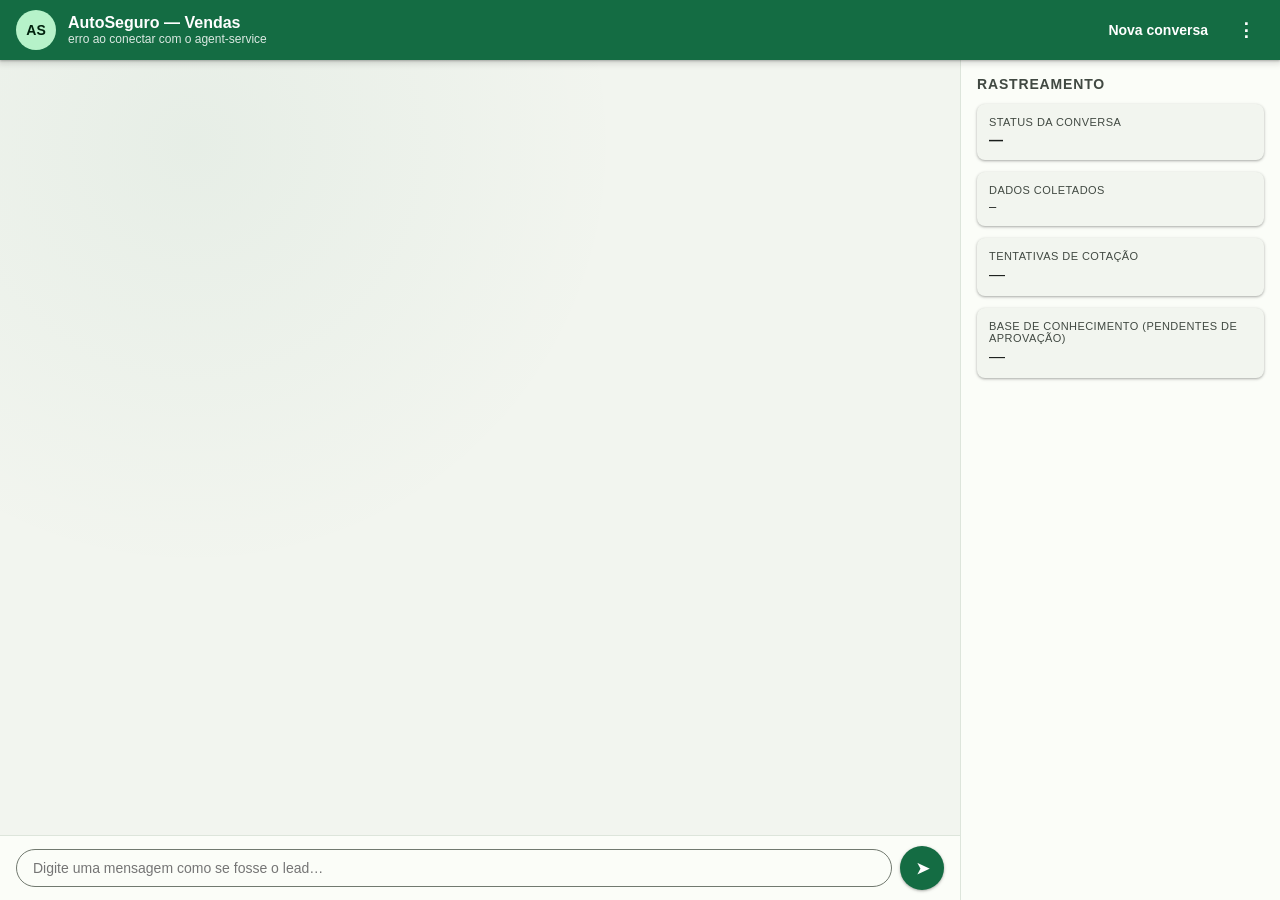
==== web-ui/index.html @ 64945066 "Implement agent-service backend and WhatsApp-style chat UI agent-service (FastAPI): hybrid architect" ====
<!DOCTYPE html>
<html lang="pt-BR">
<head>
<meta charset="UTF-8" />
<meta name="viewport" content="width=device-width, initial-scale=1.0" />
<title>AutoSeguro — Simulador de Atendimento</title>
<link rel="stylesheet" href="styles.css" />
</head>
<body>
  <div class="app-shell">
    <header class="topbar">
      <div class="topbar__title">
        <span class="topbar__avatar">AS</span>
        <div>
          <div class="topbar__name">AutoSeguro — Vendas</div>
          <div class="topbar__status" id="status-chip">iniciando…</div>
        </div>
      </div>
      <div class="topbar__actions">
        <button class="btn btn--text" id="btn-nova-conversa" title="Iniciar nova conversa">Nova conversa</button>
        <button class="btn btn--icon" id="btn-toggle-debug" title="Mostrar/ocultar rastreamento">⋮</button>
      </div>
    </header>

    <main class="content">
      <section class="chat">
        <div class="chat__messages" id="messages"></div>

        <div class="chat__composer">
          <input
            id="input-mensagem"
            class="composer__input"
            type="text"
            placeholder="Digite uma mensagem como se fosse o lead…"
            autocomplete="off"
          />
          <button class="btn btn--fab" id="btn-enviar" title="Enviar">➤</button>
        </div>
      </section>

      <aside class="debug-panel" id="debug-panel">
        <h2 class="debug-panel__title">Rastreamento</h2>

        <div class="card">
          <div class="card__label">Status da conversa</div>
          <div class="card__value" id="debug-status">—</div>
        </div>

        <div class="card">
          <div class="card__label">Dados coletados</div>
          <pre class="card__pre" id="debug-slots">—</pre>
        </div>

        <div class="card">
          <div class="card__label">Tentativas de cotação</div>
          <div id="debug-attempts" class="debug-attempts">—</div>
        </div>

        <div class="card" id="handoff-card" hidden>
          <div class="card__label">Handoff ativo</div>
          <div class="card__value" id="debug-handoff-reason">—</div>
          <p class="hint">Simule aqui o atendente humano resolvendo o caso. A resolução entra
            como pendente na base de conhecimento até aprovação.</p>
          <textarea id="input-solucao" class="composer__input composer__input--area"
            placeholder="Como o atendente resolveu isso?"></textarea>
          <input id="input-tags" class="composer__input" type="text"
            placeholder="tags separadas por vírgula (ex: idade, limite, excecao)" />
          <button class="btn btn--filled" id="btn-registrar-resolucao">Registrar resolução</button>
        </div>

        <div class="card">
          <div class="card__label">Base de conhecimento (pendentes de aprovação)</div>
          <div id="kb-pendentes">—</div>
        </div>
      </aside>
    </main>
  </div>

  <script src="config.js"></script>
  <script src="app.js"></script>
</body>
</html>
---- web-ui/styles.css ----
/* Material Design 3 - paleta neutra com accent verde (tema "AutoSeguro").
   Tokens definidos como custom properties, com variante dark via prefers-color-scheme. */
:root {
  --md-primary: #146c43;
  --md-on-primary: #ffffff;
  --md-primary-container: #b6f2c9;
  --md-on-primary-container: #00210d;

  --md-surface: #fbfdf8;
  --md-on-surface: #191c1a;
  --md-surface-variant: #dde5db;
  --md-on-surface-variant: #414942;

  --md-background: #f2f5ef;
  --md-outline: #71796f;

  --md-lead-bubble: #d9fdd3;
  --md-agent-bubble: #ffffff;

  --md-elevation-1: 0 1px 2px rgba(0,0,0,0.20), 0 1px 3px 1px rgba(0,0,0,0.10);
  --md-elevation-2: 0 1px 2px rgba(0,0,0,0.24), 0 2px 6px 2px rgba(0,0,0,0.12);

  --md-radius-s: 8px;
  --md-radius-m: 16px;
  --md-radius-l: 24px;

  --md-font: "Segoe UI", Roboto, "Helvetica Neue", Arial, sans-serif;
}

@media (prefers-color-scheme: dark) {
  :root {
    --md-primary: #8bd5a4;
    --md-on-primary: #00391a;
    --md-primary-container: #005229;
    --md-on-primary-container: #b6f2c9;

    --md-surface: #101411;
    --md-on-surface: #e1e3de;
    --md-surface-variant: #414942;
    --md-on-surface-variant: #c0c9bd;

    --md-background: #0b0f0c;
    --md-outline: #8b938a;

    --md-lead-bubble: #005229;
    --md-agent-bubble: #1b1f1c;
  }
}

* { box-sizing: border-box; }

html, body {
  height: 100%;
  margin: 0;
  font-family: var(--md-font);
  background: var(--md-background);
  color: var(--md-on-surface);
}

.app-shell {
  display: flex;
  flex-direction: column;
  height: 100vh;
}

/* Top app bar */
.topbar {
  display: flex;
  align-items: center;
  justify-content: space-between;
  padding: 10px 16px;
  background: var(--md-primary);
  color: var(--md-on-primary);
  box-shadow: var(--md-elevation-2);
  z-index: 2;
}
.topbar__title { display: flex; align-items: center; gap: 12px; }
.topbar__avatar {
  width: 40px; height: 40px; border-radius: 50%;
  background: var(--md-primary-container);
  color: var(--md-on-primary-container);
  display: flex; align-items: center; justify-content: center;
  font-weight: 600; font-size: 14px;
}
.topbar__name { font-size: 16px; font-weight: 600; }
.topbar__status { font-size: 12px; opacity: 0.85; }
.topbar__actions { display: flex; gap: 4px; }

/* Buttons (MD3-ish) */
.btn {
  border: none; cursor: pointer; font-family: inherit;
  border-radius: 20px; padding: 8px 16px; font-size: 14px; font-weight: 600;
  transition: background-color 120ms ease, box-shadow 120ms ease;
}
.btn--text { background: transparent; color: var(--md-on-primary); }
.btn--text:hover { background: rgba(255,255,255,0.14); }
.btn--icon {
  background: transparent; color: var(--md-on-primary);
  width: 36px; height: 36px; padding: 0; border-radius: 50%; font-size: 18px;
}
.btn--icon:hover { background: rgba(255,255,255,0.14); }
.btn--fab {
  width: 44px; height: 44px; border-radius: 50%; padding: 0;
  background: var(--md-primary); color: var(--md-on-primary);
  font-size: 16px; box-shadow: var(--md-elevation-1);
  flex-shrink: 0;
}
.btn--fab:hover { box-shadow: var(--md-elevation-2); }
.btn--filled {
  background: var(--md-primary); color: var(--md-on-primary);
  width: 100%; margin-top: 8px;
}
.btn--filled:hover { filter: brightness(1.08); }

/* Layout */
.content {
  flex: 1;
  display: flex;
  min-height: 0;
}

.chat {
  flex: 1;
  display: flex;
  flex-direction: column;
  min-width: 0;
  background:
    radial-gradient(circle at 20% 10%, rgba(20,108,67,0.05), transparent 40%),
    var(--md-background);
}

.chat__messages {
  flex: 1;
  overflow-y: auto;
  padding: 16px;
  display: flex;
  flex-direction: column;
  gap: 6px;
}

.bubble {
  max-width: min(75%, 480px);
  padding: 8px 12px;
  border-radius: var(--md-radius-m);
  font-size: 14.5px;
  line-height: 1.4;
  box-shadow: var(--md-elevation-1);
  white-space: pre-wrap;
  word-wrap: break-word;
}
.bubble--lead {
  align-self: flex-end;
  background: var(--md-lead-bubble);
  color: var(--md-on-surface);
  border-bottom-right-radius: 4px;
}
.bubble--agent {
  align-self: flex-start;
  background: var(--md-agent-bubble);
  color: var(--md-on-surface);
  border-bottom-left-radius: 4px;
}
.bubble--system {
  align-self: center;
  background: var(--md-surface-variant);
  color: var(--md-on-surface-variant);
  font-size: 12.5px;
  border-radius: var(--md-radius-s);
}
.bubble__meta {
  display: block;
  margin-top: 4px;
  font-size: 10.5px;
  opacity: 0.6;
  text-align: right;
}

.chat__composer {
  display: flex;
  align-items: center;
  gap: 8px;
  padding: 10px 16px;
  background: var(--md-surface);
  border-top: 1px solid var(--md-surface-variant);
}
.composer__input {
  flex: 1;
  border: 1px solid var(--md-outline);
  border-radius: var(--md-radius-l);
  padding: 10px 16px;
  font-size: 14px;
  font-family: inherit;
  background: var(--md-surface);
  color: var(--md-on-surface);
  outline: none;
}
.composer__input:focus { border-color: var(--md-primary); }
.composer__input--area {
  border-radius: var(--md-radius-s);
  resize: vertical;
  min-height: 48px;
  width: 100%;
}

/* Debug/trace side panel */
.debug-panel {
  width: 320px;
  flex-shrink: 0;
  background: var(--md-surface);
  border-left: 1px solid var(--md-surface-variant);
  padding: 16px;
  overflow-y: auto;
}
.debug-panel[hidden] { display: none; }
.debug-panel__title {
  font-size: 14px;
  text-transform: uppercase;
  letter-spacing: 0.06em;
  color: var(--md-on-surface-variant);
  margin: 0 0 12px;
}

.card {
  background: var(--md-background);
  border-radius: var(--md-radius-s);
  padding: 12px;
  margin-bottom: 12px;
  box-shadow: var(--md-elevation-1);
}
.card__label {
  font-size: 11px;
  text-transform: uppercase;
  letter-spacing: 0.04em;
  color: var(--md-on-surface-variant);
  margin-bottom: 4px;
}
.card__value { font-size: 14px; font-weight: 600; }
.card__pre {
  font-family: "Cascadia Code", Consolas, monospace;
  font-size: 12px;
  margin: 0;
  white-space: pre-wrap;
  word-break: break-word;
}
.hint { font-size: 12px; color: var(--md-on-surface-variant); margin: 8px 0; }

.debug-attempts { display: flex; flex-direction: column; gap: 6px; }
.attempt-row {
  font-size: 12px;
  font-family: "Cascadia Code", Consolas, monospace;
  padding: 6px 8px;
  border-radius: 6px;
  background: var(--md-surface-variant);
  color: var(--md-on-surface-variant);
}
.attempt-row--sucesso { background: var(--md-primary-container); color: var(--md-on-primary-container); }
.attempt-row--erro_infra { background: #fdecea; color: #7a1c1c; }
.attempt-row--recusa_negocio { background: #fff4d6; color: #6b4e00; }

.kb-entry {
  font-size: 12px;
  padding: 8px;
  border-radius: 6px;
  background: var(--md-surface-variant);
  margin-bottom: 6px;
}
.kb-entry button {
  margin-top: 6px;
  font-size: 11px;
  padding: 4px 10px;
}

/* Status chip colors reflect conversation state */
.status--handoff { color: #ffdad6 !important; }
.status--fechado { color: #b6f2c9 !important; }
.status--perdido, .status--perdido_recusa { color: #f5d0d0 !important; }
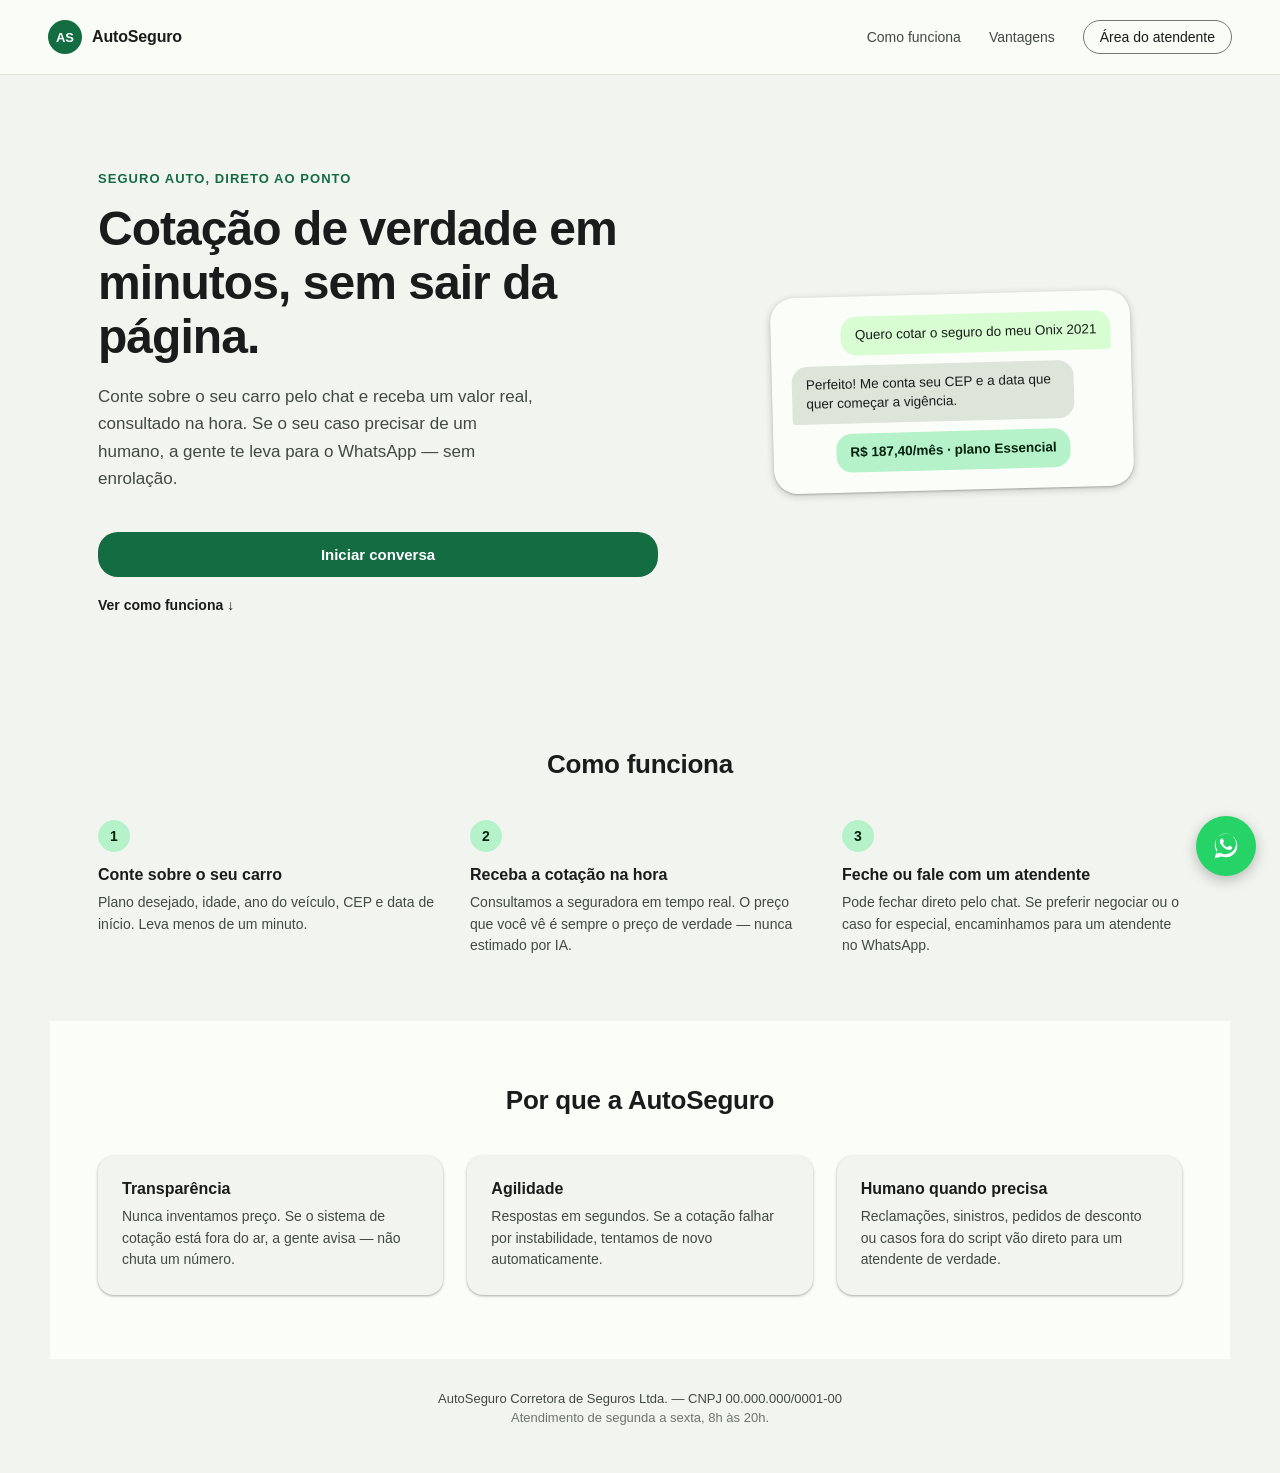
==== commit 6c95a1be: "Add landing page, embedded WhatsApp-style widget, and attendant panel - Landing page (web-ui/index.h" ====
--- a/web-ui/index.html
+++ b/web-ui/index.html
@@ -3,80 +3,140 @@
 <head>
 <meta charset="UTF-8" />
 <meta name="viewport" content="width=device-width, initial-scale=1.0" />
-<title>AutoSeguro — Simulador de Atendimento</title>
+<title>AutoSeguro — Seguro de carro sem burocracia</title>
 <link rel="stylesheet" href="styles.css" />
+<link rel="stylesheet" href="landing.css" />
+<link rel="stylesheet" href="widget.css" />
 </head>
 <body>
-  <div class="app-shell">
-    <header class="topbar">
-      <div class="topbar__title">
-        <span class="topbar__avatar">AS</span>
-        <div>
-          <div class="topbar__name">AutoSeguro — Vendas</div>
-          <div class="topbar__status" id="status-chip">iniciando…</div>
+  <header class="nav">
+    <div class="nav__brand">
+      <span class="nav__logo">AS</span>
+      <span class="nav__name">AutoSeguro</span>
+    </div>
+    <nav class="nav__links">
+      <a href="#como-funciona">Como funciona</a>
+      <a href="#vantagens">Vantagens</a>
+      <a href="atendente.html" class="nav__staff">Área do atendente</a>
+    </nav>
+  </header>
+
+  <main>
+    <section class="hero">
+      <div class="hero__copy">
+        <p class="hero__eyebrow">Seguro auto, direto ao ponto</p>
+        <h1 class="hero__title">Cotação de verdade em minutos, sem sair da página.</h1>
+        <p class="hero__subtitle">
+          Conte sobre o seu carro pelo chat e receba um valor real, consultado
+          na hora. Se o seu caso precisar de um humano, a gente te leva para o
+          WhatsApp — sem enrolação.
+        </p>
+        <div class="hero__actions">
+          <button class="btn btn--filled btn--lg" id="btn-abrir-chat">Iniciar conversa</button>
+          <a class="hero__link" href="#como-funciona">Ver como funciona ↓</a>
         </div>
       </div>
-      <div class="topbar__actions">
-        <button class="btn btn--text" id="btn-nova-conversa" title="Iniciar nova conversa">Nova conversa</button>
-        <button class="btn btn--icon" id="btn-toggle-debug" title="Mostrar/ocultar rastreamento">⋮</button>
+      <div class="hero__art" aria-hidden="true">
+        <div class="hero__card">
+          <div class="hero__card-row hero__card-row--lead">Quero cotar o seguro do meu Onix 2021</div>
+          <div class="hero__card-row hero__card-row--agent">Perfeito! Me conta seu CEP e a data que quer começar a vigência.</div>
+          <div class="hero__card-row hero__card-row--quote">R$ 187,40/mês · plano Essencial</div>
+        </div>
       </div>
-    </header>
+    </section>
 
-    <main class="content">
-      <section class="chat">
-        <div class="chat__messages" id="messages"></div>
+    <section class="section" id="como-funciona">
+      <h2 class="section__title">Como funciona</h2>
+      <div class="steps">
+        <div class="step">
+          <span class="step__number">1</span>
+          <h3>Conte sobre o seu carro</h3>
+          <p>Plano desejado, idade, ano do veículo, CEP e data de início. Leva menos de um minuto.</p>
+        </div>
+        <div class="step">
+          <span class="step__number">2</span>
+          <h3>Receba a cotação na hora</h3>
+          <p>Consultamos a seguradora em tempo real. O preço que você vê é sempre o preço de verdade — nunca estimado por IA.</p>
+        </div>
+        <div class="step">
+          <span class="step__number">3</span>
+          <h3>Feche ou fale com um atendente</h3>
+          <p>Pode fechar direto pelo chat. Se preferir negociar ou o caso for especial, encaminhamos para um atendente no WhatsApp.</p>
+        </div>
+      </div>
+    </section>
 
-        <div class="chat__composer">
-          <input
-            id="input-mensagem"
-            class="composer__input"
-            type="text"
-            placeholder="Digite uma mensagem como se fosse o lead…"
-            autocomplete="off"
-          />
-          <button class="btn btn--fab" id="btn-enviar" title="Enviar">➤</button>
+    <section class="section section--muted" id="vantagens">
+      <h2 class="section__title">Por que a AutoSeguro</h2>
+      <div class="cards">
+        <div class="feature-card">
+          <h3>Transparência</h3>
+          <p>Nunca inventamos preço. Se o sistema de cotação está fora do ar, a gente avisa — não chuta um número.</p>
         </div>
-      </section>
+        <div class="feature-card">
+          <h3>Agilidade</h3>
+          <p>Respostas em segundos. Se a cotação falhar por instabilidade, tentamos de novo automaticamente.</p>
+        </div>
+        <div class="feature-card">
+          <h3>Humano quando precisa</h3>
+          <p>Reclamações, sinistros, pedidos de desconto ou casos fora do script vão direto para um atendente de verdade.</p>
+        </div>
+      </div>
+    </section>
+  </main>
 
-      <aside class="debug-panel" id="debug-panel">
-        <h2 class="debug-panel__title">Rastreamento</h2>
+  <footer class="footer">
+    <div>AutoSeguro Corretora de Seguros Ltda. — CNPJ 00.000.000/0001-00</div>
+    <div class="footer__muted">Atendimento de segunda a sexta, 8h às 20h.</div>
+  </footer>
 
-        <div class="card">
-          <div class="card__label">Status da conversa</div>
-          <div class="card__value" id="debug-status">—</div>
-        </div>
+  <!-- Widget de chat flutuante -->
+  <div class="widget" id="widget" hidden>
+    <div class="widget__header">
+      <span class="widget__avatar">AS</span>
+      <div class="widget__header-text">
+        <div class="widget__name">AutoSeguro</div>
+        <div class="widget__status" id="widget-status">online</div>
+      </div>
+      <button class="btn btn--icon widget__close" id="btn-fechar-widget" title="Fechar" aria-label="Fechar">✕</button>
+    </div>
 
-        <div class="card">
-          <div class="card__label">Dados coletados</div>
-          <pre class="card__pre" id="debug-slots">—</pre>
-        </div>
+    <div class="widget__messages" id="widget-messages"></div>
 
-        <div class="card">
-          <div class="card__label">Tentativas de cotação</div>
-          <div id="debug-attempts" class="debug-attempts">—</div>
-        </div>
+    <div class="widget__handoff" id="widget-handoff" hidden>
+      <p id="widget-handoff-texto">Esse caso precisa de um atendente humano.</p>
+      <a class="btn btn--filled btn--handoff" id="widget-handoff-link" target="_blank" rel="noopener">
+        Abrir atendimento
+      </a>
+    </div>
 
-        <div class="card" id="handoff-card" hidden>
-          <div class="card__label">Handoff ativo</div>
-          <div class="card__value" id="debug-handoff-reason">—</div>
-          <p class="hint">Simule aqui o atendente humano resolvendo o caso. A resolução entra
-            como pendente na base de conhecimento até aprovação.</p>
-          <textarea id="input-solucao" class="composer__input composer__input--area"
-            placeholder="Como o atendente resolveu isso?"></textarea>
-          <input id="input-tags" class="composer__input" type="text"
-            placeholder="tags separadas por vírgula (ex: idade, limite, excecao)" />
-          <button class="btn btn--filled" id="btn-registrar-resolucao">Registrar resolução</button>
-        </div>
-
-        <div class="card">
-          <div class="card__label">Base de conhecimento (pendentes de aprovação)</div>
-          <div id="kb-pendentes">—</div>
-        </div>
-      </aside>
-    </main>
+    <div class="widget__composer">
+      <input
+        id="widget-input"
+        class="composer__input"
+        type="text"
+        placeholder="Digite ou fale sua mensagem…"
+        autocomplete="off"
+      />
+      <button class="btn btn--icon btn--mic" id="widget-mic" title="Falar" aria-label="Gravar áudio">
+        <svg viewBox="0 0 24 24" width="18" height="18" fill="currentColor" aria-hidden="true">
+          <path d="M12 15a3 3 0 0 0 3-3V6a3 3 0 0 0-6 0v6a3 3 0 0 0 3 3z"/>
+          <path d="M19 11a1 1 0 1 0-2 0 5 5 0 0 1-10 0 1 1 0 1 0-2 0 7 7 0 0 0 6 6.93V20H9a1 1 0 1 0 0 2h6a1 1 0 1 0 0-2h-2v-2.07A7 7 0 0 0 19 11z"/>
+        </svg>
+      </button>
+      <button class="btn btn--fab" id="widget-enviar" title="Enviar" aria-label="Enviar">➤</button>
+    </div>
   </div>
 
+  <button class="whatsapp-fab" id="btn-whatsapp-fab" title="Fale com a gente" aria-label="Abrir chat">
+    <svg viewBox="0 0 32 32" width="30" height="30" fill="#fff" aria-hidden="true">
+      <path d="M16.01 3C9.38 3 4 8.38 4 15.01c0 2.35.66 4.61 1.9 6.59L4 29l7.6-1.85a12.9 12.9 0 0 0 4.41.78h.01c6.63 0 12.01-5.38 12.01-12.01C28.03 8.38 22.65 3 16.01 3zm0 21.94h-.01a10.9 10.9 0 0 1-5.55-1.52l-.4-.24-4.51 1.1 1.2-4.39-.26-.45a10.9 10.9 0 0 1-1.67-5.83c0-6.02 4.9-10.92 10.94-10.92 2.92 0 5.66 1.14 7.73 3.21a10.85 10.85 0 0 1 3.2 7.73c0 6.02-4.9 10.91-10.93 10.91zm5.99-8.17c-.33-.16-1.94-.96-2.24-1.07-.3-.11-.52-.16-.74.17-.22.32-.85 1.07-1.04 1.29-.19.22-.38.24-.71.08-.33-.16-1.38-.51-2.63-1.63-.97-.87-1.63-1.94-1.82-2.27-.19-.32-.02-.5.14-.66.15-.15.33-.38.49-.57.16-.19.22-.32.33-.54.11-.22.05-.41-.03-.57-.08-.16-.74-1.78-1.01-2.44-.27-.64-.54-.55-.74-.56-.19-.01-.41-.01-.63-.01a1.2 1.2 0 0 0-.87.41c-.3.32-1.14 1.12-1.14 2.73 0 1.61 1.17 3.17 1.33 3.39.16.22 2.3 3.51 5.57 4.92.78.34 1.39.54 1.86.69.78.25 1.49.21 2.05.13.63-.09 1.94-.79 2.21-1.56.27-.76.27-1.42.19-1.56-.08-.14-.3-.22-.63-.38z"/>
+    </svg>
+    <span class="whatsapp-fab__pulse"></span>
+  </button>
+
   <script src="config.js"></script>
-  <script src="app.js"></script>
+  <script src="speech.js"></script>
+  <script src="widget.js"></script>
 </body>
 </html>
--- a/web-ui/styles.css
+++ b/web-ui/styles.css
@@ -167,12 +167,50 @@
   font-size: 12.5px;
   border-radius: var(--md-radius-s);
 }
+.bubble--atendente {
+  align-self: flex-start;
+  background: var(--md-primary-container);
+  color: var(--md-on-primary-container);
+  border-bottom-left-radius: 4px;
+}
+.bubble__role-label {
+  font-size: 10px;
+  font-weight: 700;
+  text-transform: uppercase;
+  letter-spacing: 0.04em;
+  opacity: 0.75;
+  margin-bottom: 2px;
+}
 .bubble__meta {
   display: block;
   margin-top: 4px;
   font-size: 10.5px;
   opacity: 0.6;
   text-align: right;
+}
+
+/* Botao de microfone (Web Speech API) - reutilizado no widget do lead e no
+   painel do atendente. */
+.btn--mic {
+  width: 40px;
+  height: 40px;
+  border-radius: 50%;
+  padding: 0;
+  color: var(--md-on-surface-variant);
+  background: var(--md-background);
+  flex-shrink: 0;
+}
+.btn--mic:hover { background: var(--md-surface-variant); }
+.btn--mic:disabled { opacity: 0.4; cursor: not-allowed; }
+.btn--mic.is-recording {
+  background: #d32f2f;
+  color: #fff;
+  animation: mic-pulse 1.2s infinite;
+}
+@keyframes mic-pulse {
+  0%   { box-shadow: 0 0 0 0 rgba(211,47,47,0.5); }
+  70%  { box-shadow: 0 0 0 9px rgba(211,47,47,0); }
+  100% { box-shadow: 0 0 0 0 rgba(211,47,47,0); }
 }
 
 .chat__composer {
--- a/web-ui/landing.css
+++ b/web-ui/landing.css
@@ -0,0 +1,172 @@
+/* Landing institucional - minimalista, generoso em espaço em branco, reaproveita
+   os tokens MD3 definidos em styles.css. */
+
+body { overflow-x: hidden; }
+
+.nav {
+  display: flex;
+  align-items: center;
+  justify-content: space-between;
+  padding: 20px 48px;
+  position: sticky;
+  top: 0;
+  background: color-mix(in srgb, var(--md-surface) 88%, transparent);
+  backdrop-filter: blur(10px);
+  z-index: 10;
+  border-bottom: 1px solid var(--md-surface-variant);
+}
+.nav__brand { display: flex; align-items: center; gap: 10px; }
+.nav__logo {
+  width: 34px; height: 34px; border-radius: 50%;
+  background: var(--md-primary); color: var(--md-on-primary);
+  display: flex; align-items: center; justify-content: center;
+  font-weight: 700; font-size: 13px;
+}
+.nav__name { font-weight: 600; font-size: 16px; letter-spacing: -0.01em; }
+.nav__links { display: flex; align-items: center; gap: 28px; font-size: 14px; }
+.nav__links a { color: var(--md-on-surface-variant); text-decoration: none; }
+.nav__links a:hover { color: var(--md-on-surface); }
+.nav__staff {
+  padding: 8px 16px;
+  border-radius: 20px;
+  border: 1px solid var(--md-outline);
+  color: var(--md-on-surface) !important;
+}
+
+.hero {
+  display: flex;
+  align-items: center;
+  gap: 64px;
+  max-width: 1180px;
+  margin: 0 auto;
+  padding: 96px 48px 72px;
+}
+.hero__copy { flex: 1 1 480px; }
+.hero__eyebrow {
+  color: var(--md-primary);
+  font-weight: 600;
+  font-size: 13px;
+  text-transform: uppercase;
+  letter-spacing: 0.08em;
+  margin: 0 0 16px;
+}
+.hero__title {
+  font-size: clamp(32px, 4vw, 48px);
+  line-height: 1.12;
+  letter-spacing: -0.02em;
+  margin: 0 0 20px;
+  font-weight: 700;
+}
+.hero__subtitle {
+  font-size: 17px;
+  line-height: 1.6;
+  color: var(--md-on-surface-variant);
+  max-width: 46ch;
+  margin: 0 0 32px;
+}
+.hero__actions { display: flex; align-items: center; gap: 20px; flex-wrap: wrap; }
+.btn--lg { padding: 14px 28px; font-size: 15px; }
+.hero__link { color: var(--md-on-surface); font-size: 14px; font-weight: 600; text-decoration: none; }
+.hero__link:hover { color: var(--md-primary); }
+
+.hero__art { flex: 1 1 380px; display: flex; justify-content: center; }
+.hero__card {
+  width: 100%;
+  max-width: 360px;
+  background: var(--md-surface);
+  border-radius: var(--md-radius-l);
+  box-shadow: var(--md-elevation-2);
+  padding: 20px;
+  display: flex;
+  flex-direction: column;
+  gap: 10px;
+  transform: rotate(-1.5deg);
+}
+.hero__card-row {
+  padding: 10px 14px;
+  border-radius: var(--md-radius-m);
+  font-size: 13.5px;
+  line-height: 1.4;
+  max-width: 88%;
+}
+.hero__card-row--lead {
+  align-self: flex-end;
+  background: var(--md-lead-bubble);
+  border-bottom-right-radius: 4px;
+}
+.hero__card-row--agent {
+  align-self: flex-start;
+  background: var(--md-surface-variant);
+  border-bottom-left-radius: 4px;
+}
+.hero__card-row--quote {
+  align-self: center;
+  max-width: 100%;
+  background: var(--md-primary-container);
+  color: var(--md-on-primary-container);
+  font-weight: 700;
+  text-align: center;
+}
+
+.section {
+  max-width: 1180px;
+  margin: 0 auto;
+  padding: 64px 48px;
+}
+.section--muted { background: var(--md-surface); }
+.section__title {
+  font-size: 26px;
+  font-weight: 700;
+  letter-spacing: -0.01em;
+  text-align: center;
+  margin: 0 0 40px;
+}
+
+.steps {
+  display: grid;
+  grid-template-columns: repeat(3, 1fr);
+  gap: 32px;
+}
+.step { text-align: left; }
+.step__number {
+  display: inline-flex;
+  width: 32px; height: 32px;
+  align-items: center; justify-content: center;
+  border-radius: 50%;
+  background: var(--md-primary-container);
+  color: var(--md-on-primary-container);
+  font-weight: 700; font-size: 14px;
+  margin-bottom: 14px;
+}
+.step h3 { margin: 0 0 8px; font-size: 16px; }
+.step p { margin: 0; color: var(--md-on-surface-variant); font-size: 14px; line-height: 1.55; }
+
+.cards {
+  display: grid;
+  grid-template-columns: repeat(3, 1fr);
+  gap: 24px;
+}
+.feature-card {
+  background: var(--md-background);
+  border-radius: var(--md-radius-m);
+  padding: 24px;
+  box-shadow: var(--md-elevation-1);
+}
+.feature-card h3 { margin: 0 0 8px; font-size: 16px; }
+.feature-card p { margin: 0; color: var(--md-on-surface-variant); font-size: 14px; line-height: 1.55; }
+
+.footer {
+  text-align: center;
+  padding: 32px 24px 48px;
+  color: var(--md-on-surface-variant);
+  font-size: 13px;
+}
+.footer__muted { margin-top: 4px; opacity: 0.75; }
+
+@media (max-width: 860px) {
+  .nav { padding: 16px 20px; }
+  .nav__links { gap: 14px; font-size: 13px; }
+  .hero { flex-direction: column; padding: 56px 20px 48px; gap: 40px; }
+  .section { padding: 48px 20px; }
+  .steps, .cards { grid-template-columns: 1fr; }
+}
--- a/web-ui/widget.css
+++ b/web-ui/widget.css
@@ -0,0 +1,148 @@
+/* Botao flutuante estilo WhatsApp + painel de chat embutido no site. */
+
+.whatsapp-fab {
+  position: fixed;
+  right: 24px;
+  bottom: 24px;
+  width: 60px;
+  height: 60px;
+  border-radius: 50%;
+  background: #25d366;
+  border: none;
+  cursor: pointer;
+  display: flex;
+  align-items: center;
+  justify-content: center;
+  box-shadow: 0 4px 14px rgba(0,0,0,0.25);
+  z-index: 30;
+  transition: transform 120ms ease;
+}
+.whatsapp-fab:hover { transform: scale(1.06); }
+.whatsapp-fab__pulse {
+  position: absolute;
+  inset: 0;
+  border-radius: 50%;
+  box-shadow: 0 0 0 0 rgba(37,211,102,0.55);
+  animation: whatsapp-pulse 2.4s infinite;
+  pointer-events: none;
+}
+@keyframes whatsapp-pulse {
+  0%   { box-shadow: 0 0 0 0 rgba(37,211,102,0.45); }
+  70%  { box-shadow: 0 0 0 14px rgba(37,211,102,0); }
+  100% { box-shadow: 0 0 0 0 rgba(37,211,102,0); }
+}
+
+.widget {
+  position: fixed;
+  right: 24px;
+  bottom: 96px;
+  width: 360px;
+  max-width: calc(100vw - 32px);
+  height: min(560px, calc(100vh - 140px));
+  background: var(--md-surface);
+  border-radius: var(--md-radius-l);
+  box-shadow: var(--md-elevation-2);
+  display: flex;
+  flex-direction: column;
+  overflow: hidden;
+  z-index: 30;
+}
+.widget[hidden] { display: none; }
+
+.widget__header {
+  display: flex;
+  align-items: center;
+  gap: 10px;
+  padding: 14px 14px;
+  background: var(--md-primary);
+  color: var(--md-on-primary);
+  flex-shrink: 0;
+}
+.widget__avatar {
+  width: 36px; height: 36px; border-radius: 50%;
+  background: var(--md-primary-container);
+  color: var(--md-on-primary-container);
+  display: flex; align-items: center; justify-content: center;
+  font-weight: 700; font-size: 13px;
+  flex-shrink: 0;
+}
+.widget__header-text { flex: 1; min-width: 0; }
+.widget__name { font-weight: 600; font-size: 14.5px; }
+.widget__status { font-size: 11.5px; opacity: 0.85; }
+.widget__close { color: var(--md-on-primary); }
+
+.widget__messages {
+  flex: 1;
+  overflow-y: auto;
+  padding: 14px;
+  display: flex;
+  flex-direction: column;
+  gap: 6px;
+  background:
+    radial-gradient(circle at 20% 10%, rgba(20,108,67,0.05), transparent 40%),
+    var(--md-background);
+}
+
+.widget__handoff {
+  padding: 12px 14px;
+  background: var(--md-primary-container);
+  color: var(--md-on-primary-container);
+  border-top: 1px solid var(--md-surface-variant);
+  flex-shrink: 0;
+}
+.widget__handoff[hidden] { display: none; }
+.widget__handoff p { margin: 0 0 8px; font-size: 13px; line-height: 1.4; }
+.btn--whatsapp, .btn--handoff {
+  display: inline-flex;
+  align-items: center;
+  justify-content: center;
+  color: #fff;
+  text-decoration: none;
+  width: 100%;
+}
+.btn--whatsapp { background: #25d366; }
+.btn--handoff { background: var(--md-primary); }
+.btn--whatsapp:hover, .btn--handoff:hover { filter: brightness(1.05); }
+
+.widget__composer {
+  display: flex;
+  align-items: center;
+  gap: 6px;
+  padding: 10px 12px;
+  background: var(--md-surface);
+  border-top: 1px solid var(--md-surface-variant);
+  flex-shrink: 0;
+}
+
+.widget__options {
+  display: flex;
+  flex-wrap: wrap;
+  gap: 8px;
+  align-self: flex-start;
+  max-width: 90%;
+  margin-top: 2px;
+}
+.option-chip {
+  border: 1.5px solid var(--md-primary);
+  color: var(--md-primary);
+  background: var(--md-surface);
+  border-radius: 20px;
+  padding: 8px 16px;
+  font-size: 13px;
+  font-weight: 600;
+  font-family: inherit;
+  cursor: pointer;
+  transition: background-color 120ms ease;
+}
+.option-chip:hover { background: var(--md-primary-container); }
+.option-chip:disabled { opacity: 0.5; cursor: default; }
+
+@media (max-width: 480px) {
+  .widget {
+    right: 12px;
+    left: 12px;
+    width: auto;
+    bottom: 88px;
+  }
+  .whatsapp-fab { right: 16px; bottom: 16px; }
+}
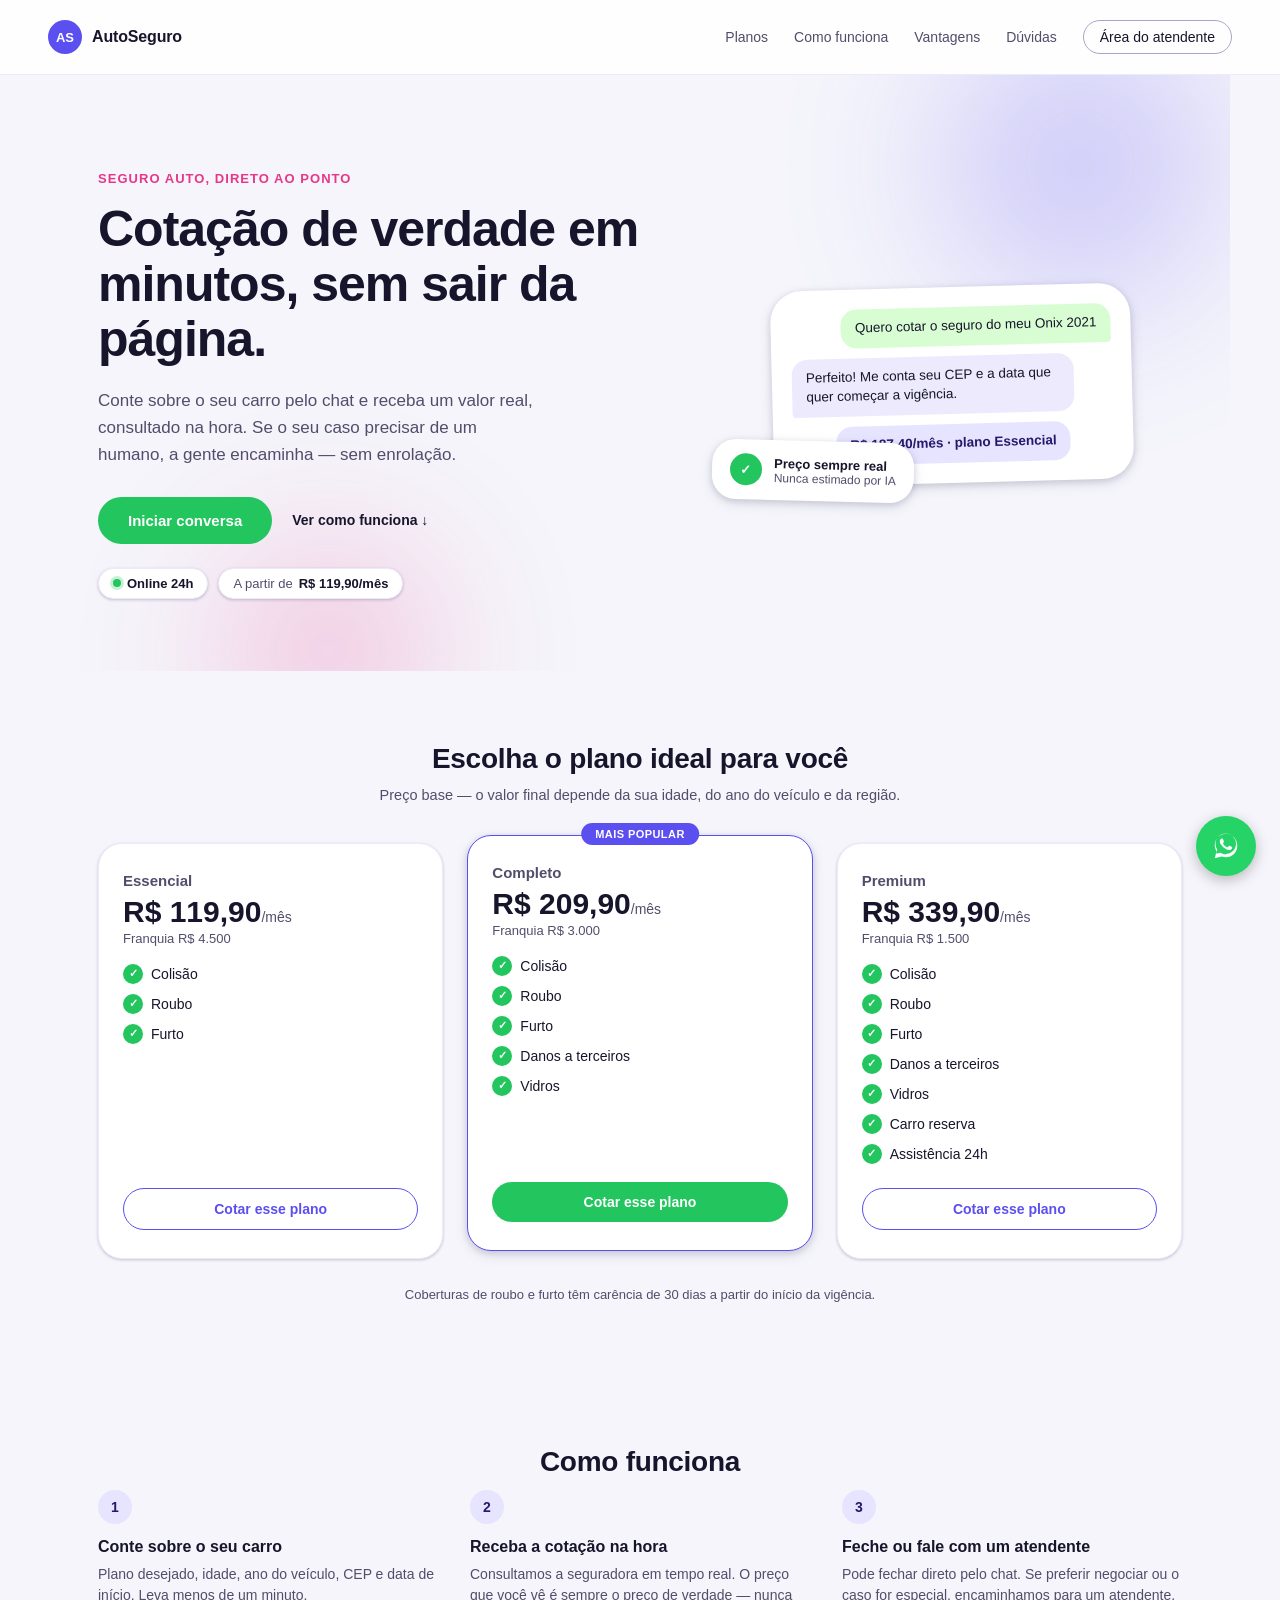
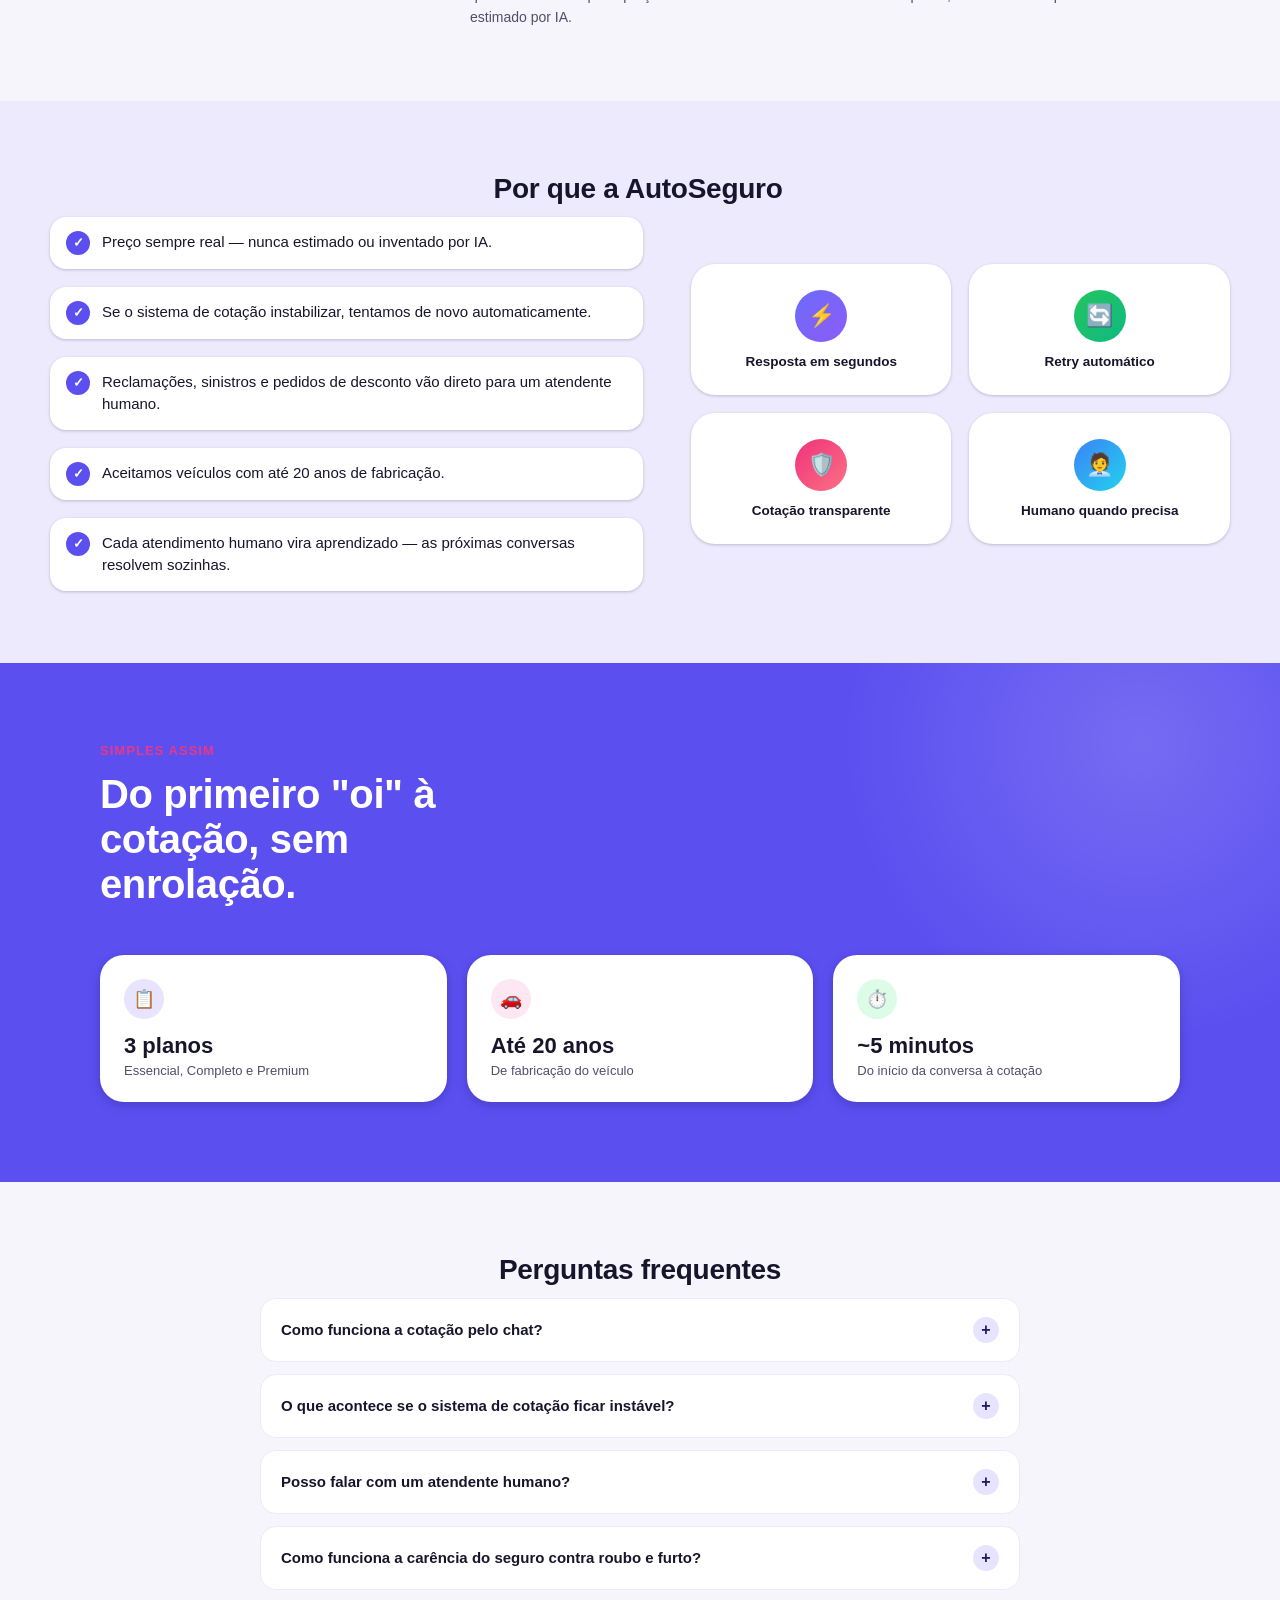
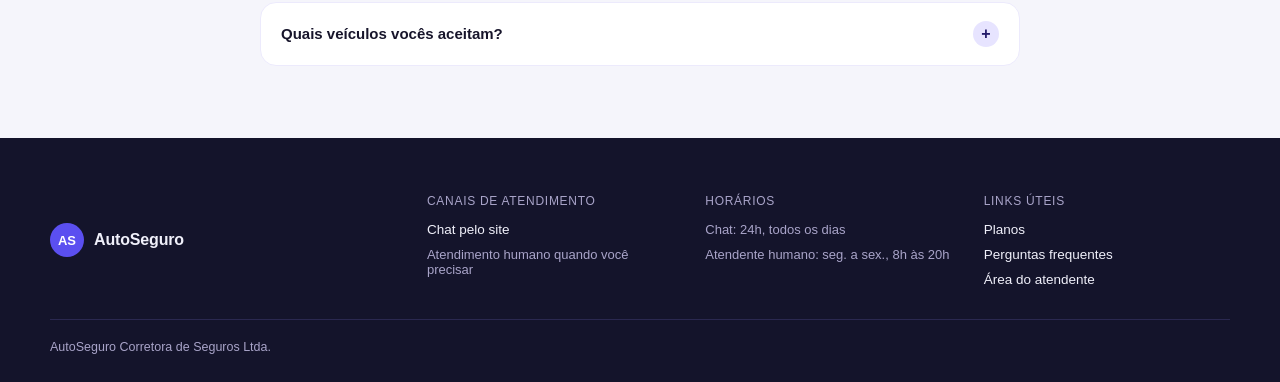
==== commit 9e7536a4: "Redesign landing page in the style of digital insurtech competitors Rebranded the shared color token" ====
--- a/web-ui/index.html
+++ b/web-ui/index.html
@@ -15,34 +15,101 @@
       <span class="nav__name">AutoSeguro</span>
     </div>
     <nav class="nav__links">
+      <a href="#planos">Planos</a>
       <a href="#como-funciona">Como funciona</a>
       <a href="#vantagens">Vantagens</a>
+      <a href="#faq">Dúvidas</a>
       <a href="atendente.html" class="nav__staff">Área do atendente</a>
     </nav>
   </header>
 
   <main>
     <section class="hero">
+      <div class="hero__blob hero__blob--1" aria-hidden="true"></div>
+      <div class="hero__blob hero__blob--2" aria-hidden="true"></div>
+
       <div class="hero__copy">
         <p class="hero__eyebrow">Seguro auto, direto ao ponto</p>
         <h1 class="hero__title">Cotação de verdade em minutos, sem sair da página.</h1>
         <p class="hero__subtitle">
           Conte sobre o seu carro pelo chat e receba um valor real, consultado
-          na hora. Se o seu caso precisar de um humano, a gente te leva para o
-          WhatsApp — sem enrolação.
+          na hora. Se o seu caso precisar de um humano, a gente encaminha —
+          sem enrolação.
         </p>
         <div class="hero__actions">
-          <button class="btn btn--filled btn--lg" id="btn-abrir-chat">Iniciar conversa</button>
+          <button class="btn btn--accent btn--lg" id="btn-abrir-chat">Iniciar conversa</button>
           <a class="hero__link" href="#como-funciona">Ver como funciona ↓</a>
         </div>
-      </div>
+        <div class="hero__badges">
+          <span class="pill pill--live"><span class="pill__dot"></span>Online 24h</span>
+          <span class="pill">A partir de <strong>R$ 119,90/mês</strong></span>
+        </div>
+      </div>
+
       <div class="hero__art" aria-hidden="true">
         <div class="hero__card">
           <div class="hero__card-row hero__card-row--lead">Quero cotar o seguro do meu Onix 2021</div>
           <div class="hero__card-row hero__card-row--agent">Perfeito! Me conta seu CEP e a data que quer começar a vigência.</div>
           <div class="hero__card-row hero__card-row--quote">R$ 187,40/mês · plano Essencial</div>
         </div>
-      </div>
+        <div class="hero__float-card">
+          <span class="hero__float-icon">✓</span>
+          <div>
+            <strong>Preço sempre real</strong>
+            <div class="hero__float-muted">Nunca estimado por IA</div>
+          </div>
+        </div>
+      </div>
+    </section>
+
+    <section class="section" id="planos">
+      <h2 class="section__title">Escolha o plano ideal para você</h2>
+      <p class="section__subtitle">Preço base — o valor final depende da sua idade, do ano do veículo e da região.</p>
+      <div class="plans">
+        <div class="plan-card">
+          <div class="plan-card__name">Essencial</div>
+          <div class="plan-card__price">R$ 119,90<span>/mês</span></div>
+          <div class="plan-card__franquia">Franquia R$ 4.500</div>
+          <ul class="plan-card__list">
+            <li>Colisão</li>
+            <li>Roubo</li>
+            <li>Furto</li>
+          </ul>
+          <button class="btn btn--outline btn-cotar-plano">Cotar esse plano</button>
+        </div>
+
+        <div class="plan-card plan-card--destaque">
+          <div class="plan-card__badge">Mais popular</div>
+          <div class="plan-card__name">Completo</div>
+          <div class="plan-card__price">R$ 209,90<span>/mês</span></div>
+          <div class="plan-card__franquia">Franquia R$ 3.000</div>
+          <ul class="plan-card__list">
+            <li>Colisão</li>
+            <li>Roubo</li>
+            <li>Furto</li>
+            <li>Danos a terceiros</li>
+            <li>Vidros</li>
+          </ul>
+          <button class="btn btn--accent btn-cotar-plano">Cotar esse plano</button>
+        </div>
+
+        <div class="plan-card">
+          <div class="plan-card__name">Premium</div>
+          <div class="plan-card__price">R$ 339,90<span>/mês</span></div>
+          <div class="plan-card__franquia">Franquia R$ 1.500</div>
+          <ul class="plan-card__list">
+            <li>Colisão</li>
+            <li>Roubo</li>
+            <li>Furto</li>
+            <li>Danos a terceiros</li>
+            <li>Vidros</li>
+            <li>Carro reserva</li>
+            <li>Assistência 24h</li>
+          </ul>
+          <button class="btn btn--outline btn-cotar-plano">Cotar esse plano</button>
+        </div>
+      </div>
+      <p class="section__footnote">Coberturas de roubo e furto têm carência de 30 dias a partir do início da vigência.</p>
     </section>
 
     <section class="section" id="como-funciona">
@@ -61,33 +128,153 @@
         <div class="step">
           <span class="step__number">3</span>
           <h3>Feche ou fale com um atendente</h3>
-          <p>Pode fechar direto pelo chat. Se preferir negociar ou o caso for especial, encaminhamos para um atendente no WhatsApp.</p>
+          <p>Pode fechar direto pelo chat. Se preferir negociar ou o caso for especial, encaminhamos para um atendente.</p>
         </div>
       </div>
     </section>
 
     <section class="section section--muted" id="vantagens">
       <h2 class="section__title">Por que a AutoSeguro</h2>
-      <div class="cards">
-        <div class="feature-card">
-          <h3>Transparência</h3>
-          <p>Nunca inventamos preço. Se o sistema de cotação está fora do ar, a gente avisa — não chuta um número.</p>
-        </div>
-        <div class="feature-card">
-          <h3>Agilidade</h3>
-          <p>Respostas em segundos. Se a cotação falhar por instabilidade, tentamos de novo automaticamente.</p>
-        </div>
-        <div class="feature-card">
-          <h3>Humano quando precisa</h3>
-          <p>Reclamações, sinistros, pedidos de desconto ou casos fora do script vão direto para um atendente de verdade.</p>
+      <div class="why-grid">
+        <ul class="why-list">
+          <li><span class="why-check">✓</span>Preço sempre real — nunca estimado ou inventado por IA.</li>
+          <li><span class="why-check">✓</span>Se o sistema de cotação instabilizar, tentamos de novo automaticamente.</li>
+          <li><span class="why-check">✓</span>Reclamações, sinistros e pedidos de desconto vão direto para um atendente humano.</li>
+          <li><span class="why-check">✓</span>Aceitamos veículos com até 20 anos de fabricação.</li>
+          <li><span class="why-check">✓</span>Cada atendimento humano vira aprendizado — as próximas conversas resolvem sozinhas.</li>
+        </ul>
+        <div class="why-cards">
+          <div class="why-card">
+            <div class="why-card__icon why-card__icon--a">⚡</div>
+            <div class="why-card__label">Resposta em segundos</div>
+          </div>
+          <div class="why-card">
+            <div class="why-card__icon why-card__icon--b">🔄</div>
+            <div class="why-card__label">Retry automático</div>
+          </div>
+          <div class="why-card">
+            <div class="why-card__icon why-card__icon--c">🛡️</div>
+            <div class="why-card__label">Cotação transparente</div>
+          </div>
+          <div class="why-card">
+            <div class="why-card__icon why-card__icon--d">🧑‍💼</div>
+            <div class="why-card__label">Humano quando precisa</div>
+          </div>
+        </div>
+      </div>
+    </section>
+
+    <section class="band">
+      <div class="band__blob" aria-hidden="true"></div>
+      <div class="band__content">
+        <p class="band__eyebrow">Simples assim</p>
+        <h2 class="band__title">Do primeiro "oi" à cotação, sem enrolação.</h2>
+        <div class="band__stats">
+          <div class="stat-card">
+            <div class="stat-card__icon stat-card__icon--a">📋</div>
+            <div class="stat-card__value">3 planos</div>
+            <div class="stat-card__label">Essencial, Completo e Premium</div>
+          </div>
+          <div class="stat-card">
+            <div class="stat-card__icon stat-card__icon--b">🚗</div>
+            <div class="stat-card__value">Até 20 anos</div>
+            <div class="stat-card__label">De fabricação do veículo</div>
+          </div>
+          <div class="stat-card">
+            <div class="stat-card__icon stat-card__icon--c">⏱️</div>
+            <div class="stat-card__value">~5 minutos</div>
+            <div class="stat-card__label">Do início da conversa à cotação</div>
+          </div>
+        </div>
+      </div>
+    </section>
+
+    <section class="section" id="faq">
+      <h2 class="section__title">Perguntas frequentes</h2>
+      <div class="faq">
+        <div class="faq-item">
+          <button class="faq-item__question">
+            Como funciona a cotação pelo chat?
+            <span class="faq-item__icon">+</span>
+          </button>
+          <div class="faq-item__answer">
+            <p>Você conversa com o agente, informa plano, idade, ano do veículo, CEP e data de
+              início. Assim que os dados estão completos, consultamos a seguradora em tempo real
+              e mostramos o valor exato — nunca um número estimado.</p>
+          </div>
+        </div>
+        <div class="faq-item">
+          <button class="faq-item__question">
+            O que acontece se o sistema de cotação ficar instável?
+            <span class="faq-item__icon">+</span>
+          </button>
+          <div class="faq-item__answer">
+            <p>Tentamos novamente de forma automática (com espera crescente entre as tentativas).
+              Se continuar indisponível, avisamos com transparência em vez de inventar um preço.</p>
+          </div>
+        </div>
+        <div class="faq-item">
+          <button class="faq-item__question">
+            Posso falar com um atendente humano?
+            <span class="faq-item__icon">+</span>
+          </button>
+          <div class="faq-item__answer">
+            <p>Sim. Pedidos explícitos, reclamações, sinistros e negociação de desconto são
+              encaminhados para um atendente. Antes de encaminhar, perguntamos seu nome e o que
+              você precisa — se já tivermos a resposta certa, resolvemos ali mesmo.</p>
+          </div>
+        </div>
+        <div class="faq-item">
+          <button class="faq-item__question">
+            Como funciona a carência do seguro contra roubo e furto?
+            <span class="faq-item__icon">+</span>
+          </button>
+          <div class="faq-item__answer">
+            <p>As coberturas de roubo e furto só passam a valer 30 dias após o início da
+              vigência. As demais coberturas contratadas valem desde o primeiro dia.</p>
+          </div>
+        </div>
+        <div class="faq-item">
+          <button class="faq-item__question">
+            Quais veículos vocês aceitam?
+            <span class="faq-item__icon">+</span>
+          </button>
+          <div class="faq-item__answer">
+            <p>Aceitamos veículos com até 20 anos de fabricação. O valor considera a idade do
+              condutor, o ano do veículo e a região do CEP informado.</p>
+          </div>
         </div>
       </div>
     </section>
   </main>
 
   <footer class="footer">
-    <div>AutoSeguro Corretora de Seguros Ltda. — CNPJ 00.000.000/0001-00</div>
-    <div class="footer__muted">Atendimento de segunda a sexta, 8h às 20h.</div>
+    <div class="footer__top">
+      <div class="footer__brand">
+        <span class="nav__logo">AS</span>
+        <span class="nav__name" style="color:inherit">AutoSeguro</span>
+      </div>
+
+      <div class="footer__col">
+        <div class="footer__col-title">Canais de atendimento</div>
+        <a href="#" id="footer-abrir-chat">Chat pelo site</a>
+        <div class="footer__muted">Atendimento humano quando você precisar</div>
+      </div>
+
+      <div class="footer__col">
+        <div class="footer__col-title">Horários</div>
+        <div class="footer__muted">Chat: 24h, todos os dias</div>
+        <div class="footer__muted">Atendente humano: seg. a sex., 8h às 20h</div>
+      </div>
+
+      <div class="footer__col">
+        <div class="footer__col-title">Links úteis</div>
+        <a href="#planos">Planos</a>
+        <a href="#faq">Perguntas frequentes</a>
+        <a href="atendente.html">Área do atendente</a>
+      </div>
+    </div>
+    <div class="footer__bottom">AutoSeguro Corretora de Seguros Ltda.</div>
   </footer>
 
   <!-- Widget de chat flutuante -->
@@ -138,5 +325,6 @@
   <script src="config.js"></script>
   <script src="speech.js"></script>
   <script src="widget.js"></script>
+  <script src="landing.js"></script>
 </body>
 </html>
--- a/web-ui/styles.css
+++ b/web-ui/styles.css
@@ -1,49 +1,59 @@
-/* Material Design 3 - paleta neutra com accent verde (tema "AutoSeguro").
+/* Paleta "insurtech" - indigo/violeta vibrante com accent rosa e verde de
+   contraste para CTAs (referencia visual: concorrentes digitais do setor).
    Tokens definidos como custom properties, com variante dark via prefers-color-scheme. */
 :root {
-  --md-primary: #146c43;
+  --md-primary: #5b4ff0;
   --md-on-primary: #ffffff;
-  --md-primary-container: #b6f2c9;
-  --md-on-primary-container: #00210d;
-
-  --md-surface: #fbfdf8;
-  --md-on-surface: #191c1a;
-  --md-surface-variant: #dde5db;
-  --md-on-surface-variant: #414942;
-
-  --md-background: #f2f5ef;
-  --md-outline: #71796f;
+  --md-primary-container: #e7e4ff;
+  --md-on-primary-container: #241a6b;
+
+  --md-accent-pink: #e63888;
+  --md-accent-green: #22c55e;
+  --md-on-accent-green: #ffffff;
+
+  --md-surface: #ffffff;
+  --md-on-surface: #17152b;
+  --md-surface-variant: #eceafc;
+  --md-on-surface-variant: #524d6b;
+
+  --md-background: #f5f5fb;
+  --md-outline: #a9a4c9;
+
+  --md-navy: #14142b;
+  --md-on-navy: #f0f0fa;
+  --md-navy-variant: #2a2850;
 
   --md-lead-bubble: #d9fdd3;
   --md-agent-bubble: #ffffff;
 
-  --md-elevation-1: 0 1px 2px rgba(0,0,0,0.20), 0 1px 3px 1px rgba(0,0,0,0.10);
-  --md-elevation-2: 0 1px 2px rgba(0,0,0,0.24), 0 2px 6px 2px rgba(0,0,0,0.12);
+  --md-elevation-1: 0 1px 2px rgba(23,17,64,0.10), 0 1px 3px 1px rgba(23,17,64,0.08);
+  --md-elevation-2: 0 2px 6px rgba(23,17,64,0.14), 0 4px 14px rgba(23,17,64,0.10);
 
   --md-radius-s: 8px;
   --md-radius-m: 16px;
   --md-radius-l: 24px;
+  --md-radius-xl: 32px;
 
   --md-font: "Segoe UI", Roboto, "Helvetica Neue", Arial, sans-serif;
 }
 
 @media (prefers-color-scheme: dark) {
   :root {
-    --md-primary: #8bd5a4;
-    --md-on-primary: #00391a;
-    --md-primary-container: #005229;
-    --md-on-primary-container: #b6f2c9;
-
-    --md-surface: #101411;
-    --md-on-surface: #e1e3de;
-    --md-surface-variant: #414942;
-    --md-on-surface-variant: #c0c9bd;
-
-    --md-background: #0b0f0c;
-    --md-outline: #8b938a;
-
-    --md-lead-bubble: #005229;
-    --md-agent-bubble: #1b1f1c;
+    --md-primary: #b3aeff;
+    --md-on-primary: #221a68;
+    --md-primary-container: #3a3186;
+    --md-on-primary-container: #e7e4ff;
+
+    --md-surface: #1b1933;
+    --md-on-surface: #eae8f7;
+    --md-surface-variant: #322e54;
+    --md-on-surface-variant: #c8c3e6;
+
+    --md-background: #121026;
+    --md-outline: #6d6796;
+
+    --md-lead-bubble: #1f4f33;
+    --md-agent-bubble: #262244;
   }
 }
 
@@ -111,6 +121,10 @@
   width: 100%; margin-top: 8px;
 }
 .btn--filled:hover { filter: brightness(1.08); }
+.btn--accent {
+  background: var(--md-accent-green); color: var(--md-on-accent-green);
+}
+.btn--accent:hover { filter: brightness(1.06); }
 
 /* Layout */
 .content {
@@ -310,5 +324,5 @@
 
 /* Status chip colors reflect conversation state */
 .status--handoff { color: #ffdad6 !important; }
-.status--fechado { color: #b6f2c9 !important; }
+.status--fechado { color: #bbf7d0 !important; }
 .status--perdido, .status--perdido_recusa { color: #f5d0d0 !important; }
--- a/web-ui/landing.css
+++ b/web-ui/landing.css
@@ -1,7 +1,8 @@
-/* Landing institucional - minimalista, generoso em espaço em branco, reaproveita
-   os tokens MD3 definidos em styles.css. */
-
-body { overflow-x: hidden; }
+/* Landing institucional - inspirada em insurtechs digitais: indigo vibrante,
+   cards brancos flutuantes, blobs de gradiente, seções com fundo cheio.
+   Reaproveita os tokens definidos em styles.css. */
+
+body { overflow-x: hidden; background: var(--md-background); }
 
 .nav {
   display: flex;
@@ -23,7 +24,7 @@
   font-weight: 700; font-size: 13px;
 }
 .nav__name { font-weight: 600; font-size: 16px; letter-spacing: -0.01em; }
-.nav__links { display: flex; align-items: center; gap: 28px; font-size: 14px; }
+.nav__links { display: flex; align-items: center; gap: 26px; font-size: 14px; }
 .nav__links a { color: var(--md-on-surface-variant); text-decoration: none; }
 .nav__links a:hover { color: var(--md-on-surface); }
 .nav__staff {
@@ -33,48 +34,92 @@
   color: var(--md-on-surface) !important;
 }
 
+/* ---------------------------------------------------------------- hero -- */
+
 .hero {
+  position: relative;
   display: flex;
   align-items: center;
   gap: 64px;
   max-width: 1180px;
   margin: 0 auto;
   padding: 96px 48px 72px;
-}
-.hero__copy { flex: 1 1 480px; }
+  overflow: hidden;
+}
+.hero__blob {
+  position: absolute;
+  border-radius: 50%;
+  filter: blur(70px);
+  opacity: 0.35;
+  z-index: 0;
+  pointer-events: none;
+}
+.hero__blob--1 {
+  width: 420px; height: 420px;
+  top: -120px; right: -60px;
+  background: radial-gradient(circle, var(--md-primary), transparent 70%);
+}
+.hero__blob--2 {
+  width: 320px; height: 320px;
+  bottom: -140px; left: 10%;
+  background: radial-gradient(circle, var(--md-accent-pink), transparent 70%);
+}
+
+.hero__copy { flex: 1 1 480px; position: relative; z-index: 1; }
 .hero__eyebrow {
-  color: var(--md-primary);
-  font-weight: 600;
+  color: var(--md-accent-pink);
+  font-weight: 700;
   font-size: 13px;
   text-transform: uppercase;
   letter-spacing: 0.08em;
   margin: 0 0 16px;
 }
 .hero__title {
-  font-size: clamp(32px, 4vw, 48px);
-  line-height: 1.12;
+  font-size: clamp(32px, 4vw, 50px);
+  line-height: 1.1;
   letter-spacing: -0.02em;
   margin: 0 0 20px;
-  font-weight: 700;
+  font-weight: 800;
 }
 .hero__subtitle {
   font-size: 17px;
   line-height: 1.6;
   color: var(--md-on-surface-variant);
   max-width: 46ch;
-  margin: 0 0 32px;
-}
-.hero__actions { display: flex; align-items: center; gap: 20px; flex-wrap: wrap; }
-.btn--lg { padding: 14px 28px; font-size: 15px; }
+  margin: 0 0 28px;
+}
+.hero__actions { display: flex; align-items: center; gap: 20px; flex-wrap: wrap; margin-bottom: 24px; }
+.btn--lg { padding: 15px 30px; font-size: 15px; border-radius: 999px; font-weight: 700; }
 .hero__link { color: var(--md-on-surface); font-size: 14px; font-weight: 600; text-decoration: none; }
 .hero__link:hover { color: var(--md-primary); }
 
-.hero__art { flex: 1 1 380px; display: flex; justify-content: center; }
+.hero__badges { display: flex; gap: 10px; flex-wrap: wrap; }
+.pill {
+  display: inline-flex;
+  align-items: center;
+  gap: 6px;
+  background: var(--md-surface);
+  border: 1px solid var(--md-surface-variant);
+  color: var(--md-on-surface-variant);
+  border-radius: 999px;
+  padding: 7px 14px;
+  font-size: 13px;
+  box-shadow: var(--md-elevation-1);
+}
+.pill strong { color: var(--md-on-surface); }
+.pill--live { color: var(--md-on-surface); font-weight: 600; }
+.pill__dot {
+  width: 8px; height: 8px; border-radius: 50%;
+  background: var(--md-accent-green);
+  box-shadow: 0 0 0 3px color-mix(in srgb, var(--md-accent-green) 25%, transparent);
+}
+
+.hero__art { flex: 1 1 380px; position: relative; z-index: 1; display: flex; justify-content: center; }
 .hero__card {
   width: 100%;
   max-width: 360px;
   background: var(--md-surface);
-  border-radius: var(--md-radius-l);
+  border-radius: var(--md-radius-xl);
   box-shadow: var(--md-elevation-2);
   padding: 20px;
   display: flex;
@@ -107,20 +152,134 @@
   font-weight: 700;
   text-align: center;
 }
+.hero__float-card {
+  position: absolute;
+  bottom: -18px;
+  left: -10px;
+  display: flex;
+  align-items: center;
+  gap: 12px;
+  background: var(--md-surface);
+  border-radius: var(--md-radius-l);
+  box-shadow: var(--md-elevation-2);
+  padding: 14px 18px;
+  font-size: 13px;
+  transform: rotate(1.5deg);
+}
+.hero__float-icon {
+  width: 32px; height: 32px; border-radius: 50%; flex-shrink: 0;
+  background: var(--md-accent-green); color: #fff;
+  display: flex; align-items: center; justify-content: center;
+  font-weight: 700;
+}
+.hero__float-muted { color: var(--md-on-surface-variant); font-size: 12px; }
+
+/* --------------------------------------------------------------- section -- */
 
 .section {
   max-width: 1180px;
   margin: 0 auto;
-  padding: 64px 48px;
-}
-.section--muted { background: var(--md-surface); }
+  padding: 72px 48px;
+}
+.section--muted { background: var(--md-surface-variant); max-width: none; }
+.section--muted > * { max-width: 1180px; margin-left: auto; margin-right: auto; }
 .section__title {
-  font-size: 26px;
-  font-weight: 700;
+  font-size: 28px;
+  font-weight: 800;
   letter-spacing: -0.01em;
   text-align: center;
+  margin: 0 0 12px;
+}
+.section__subtitle {
+  text-align: center;
+  color: var(--md-on-surface-variant);
+  font-size: 14.5px;
   margin: 0 0 40px;
 }
+.section__footnote {
+  text-align: center;
+  color: var(--md-on-surface-variant);
+  font-size: 13px;
+  margin: 28px 0 0;
+}
+
+/* ----------------------------------------------------------------- planos -- */
+
+.plans {
+  display: grid;
+  grid-template-columns: repeat(3, 1fr);
+  gap: 24px;
+  align-items: stretch;
+}
+.plan-card {
+  position: relative;
+  background: var(--md-surface);
+  border: 1px solid var(--md-surface-variant);
+  border-radius: var(--md-radius-l);
+  padding: 28px 24px;
+  display: flex;
+  flex-direction: column;
+  box-shadow: var(--md-elevation-1);
+}
+.plan-card--destaque {
+  border-color: var(--md-primary);
+  box-shadow: var(--md-elevation-2);
+  transform: translateY(-8px);
+}
+.plan-card__badge {
+  position: absolute;
+  top: -13px; left: 50%;
+  transform: translateX(-50%);
+  background: var(--md-primary);
+  color: var(--md-on-primary);
+  font-size: 11px;
+  font-weight: 700;
+  text-transform: uppercase;
+  letter-spacing: 0.04em;
+  padding: 5px 14px;
+  border-radius: 999px;
+}
+.plan-card__name { font-size: 15px; font-weight: 700; color: var(--md-on-surface-variant); }
+.plan-card__price { font-size: 30px; font-weight: 800; margin: 6px 0 2px; }
+.plan-card__price span { font-size: 14px; font-weight: 500; color: var(--md-on-surface-variant); }
+.plan-card__franquia { font-size: 13px; color: var(--md-on-surface-variant); margin-bottom: 18px; }
+.plan-card__list {
+  list-style: none;
+  margin: 0 0 24px;
+  padding: 0;
+  flex: 1;
+  display: flex;
+  flex-direction: column;
+  gap: 10px;
+  font-size: 14px;
+}
+.plan-card__list li { display: flex; align-items: center; gap: 8px; }
+.plan-card__list li::before {
+  content: "✓";
+  display: inline-flex;
+  align-items: center;
+  justify-content: center;
+  width: 20px; height: 20px;
+  border-radius: 50%;
+  background: var(--md-accent-green);
+  color: #fff;
+  font-size: 11px;
+  font-weight: 700;
+  flex-shrink: 0;
+}
+.btn--outline {
+  background: transparent;
+  border: 1.5px solid var(--md-primary);
+  color: var(--md-primary);
+  width: 100%;
+  font-weight: 700;
+  border-radius: 999px;
+  padding: 12px;
+}
+.btn--outline:hover { background: var(--md-primary-container); }
+.plan-card .btn--accent { border-radius: 999px; padding: 12px; font-weight: 700; }
+
+/* ------------------------------------------------------------------ steps -- */
 
 .steps {
   display: grid;
@@ -130,7 +289,7 @@
 .step { text-align: left; }
 .step__number {
   display: inline-flex;
-  width: 32px; height: 32px;
+  width: 34px; height: 34px;
   align-items: center; justify-content: center;
   border-radius: 50%;
   background: var(--md-primary-container);
@@ -141,32 +300,219 @@
 .step h3 { margin: 0 0 8px; font-size: 16px; }
 .step p { margin: 0; color: var(--md-on-surface-variant); font-size: 14px; line-height: 1.55; }
 
-.cards {
+/* ------------------------------------------------------------- por que -- */
+
+.why-grid {
+  display: grid;
+  grid-template-columns: 1.1fr 1fr;
+  gap: 48px;
+  align-items: center;
+}
+.why-list { list-style: none; margin: 0; padding: 0; display: flex; flex-direction: column; gap: 18px; }
+.why-list li {
+  display: flex;
+  align-items: flex-start;
+  gap: 12px;
+  font-size: 15px;
+  line-height: 1.5;
+  background: var(--md-surface);
+  border-radius: var(--md-radius-m);
+  padding: 14px 16px;
+  box-shadow: var(--md-elevation-1);
+}
+.why-check {
+  flex-shrink: 0;
+  width: 24px; height: 24px;
+  border-radius: 50%;
+  background: var(--md-primary);
+  color: var(--md-on-primary);
+  display: flex; align-items: center; justify-content: center;
+  font-size: 13px; font-weight: 700;
+}
+.why-cards {
+  display: grid;
+  grid-template-columns: repeat(2, 1fr);
+  gap: 18px;
+}
+.why-card {
+  background: var(--md-surface);
+  border-radius: var(--md-radius-l);
+  padding: 26px 18px;
+  text-align: center;
+  box-shadow: var(--md-elevation-1);
+}
+.why-card__icon {
+  width: 52px; height: 52px;
+  margin: 0 auto 12px;
+  border-radius: 50%;
+  display: flex; align-items: center; justify-content: center;
+  font-size: 22px;
+}
+.why-card__icon--a { background: linear-gradient(135deg, #6C6BFA, #8B5CF6); }
+.why-card__icon--b { background: linear-gradient(135deg, #22C55E, #10B981); }
+.why-card__icon--c { background: linear-gradient(135deg, #F0327A, #FB7185); }
+.why-card__icon--d { background: linear-gradient(135deg, #3B82F6, #22D3EE); }
+.why-card__label { font-size: 13.5px; font-weight: 600; }
+
+/* ----------------------------------------------------------- banda cheia -- */
+
+.band {
+  position: relative;
+  background: var(--md-primary);
+  color: var(--md-on-primary);
+  overflow: hidden;
+  padding: 80px 48px;
+}
+.band__blob {
+  position: absolute;
+  width: 600px; height: 600px;
+  border-radius: 50%;
+  top: -220px; right: -160px;
+  background: radial-gradient(circle, rgba(255,255,255,0.16), transparent 70%);
+  pointer-events: none;
+}
+.band__content { max-width: 1080px; margin: 0 auto; position: relative; z-index: 1; }
+.band__eyebrow {
+  color: var(--md-accent-pink);
+  font-weight: 700;
+  font-size: 13px;
+  text-transform: uppercase;
+  letter-spacing: 0.08em;
+  margin: 0 0 14px;
+}
+.band__title {
+  font-size: clamp(26px, 3.4vw, 40px);
+  font-weight: 800;
+  letter-spacing: -0.01em;
+  max-width: 20ch;
+  margin: 0 0 48px;
+}
+.band__stats {
   display: grid;
   grid-template-columns: repeat(3, 1fr);
-  gap: 24px;
-}
-.feature-card {
-  background: var(--md-background);
+  gap: 20px;
+}
+.stat-card {
+  background: var(--md-surface);
+  color: var(--md-on-surface);
+  border-radius: var(--md-radius-l);
+  padding: 24px;
+  box-shadow: var(--md-elevation-2);
+}
+.stat-card__icon {
+  width: 40px; height: 40px;
+  border-radius: 50%;
+  display: flex; align-items: center; justify-content: center;
+  font-size: 18px;
+  margin-bottom: 14px;
+}
+.stat-card__icon--a { background: var(--md-primary-container); }
+.stat-card__icon--b { background: #FCE7F3; }
+.stat-card__icon--c { background: #DCFCE7; }
+.stat-card__value { font-size: 22px; font-weight: 800; }
+.stat-card__label { font-size: 13px; color: var(--md-on-surface-variant); margin-top: 4px; }
+
+/* -------------------------------------------------------------------- faq -- */
+
+.faq { max-width: 760px; margin: 0 auto; display: flex; flex-direction: column; gap: 12px; }
+.faq-item {
+  background: var(--md-surface);
+  border: 1px solid var(--md-surface-variant);
   border-radius: var(--md-radius-m);
-  padding: 24px;
-  box-shadow: var(--md-elevation-1);
-}
-.feature-card h3 { margin: 0 0 8px; font-size: 16px; }
-.feature-card p { margin: 0; color: var(--md-on-surface-variant); font-size: 14px; line-height: 1.55; }
+  overflow: hidden;
+}
+.faq-item__question {
+  width: 100%;
+  display: flex;
+  align-items: center;
+  justify-content: space-between;
+  gap: 12px;
+  background: transparent;
+  border: none;
+  cursor: pointer;
+  font: inherit;
+  font-weight: 700;
+  font-size: 15px;
+  color: var(--md-on-surface);
+  text-align: left;
+  padding: 18px 20px;
+}
+.faq-item__icon {
+  flex-shrink: 0;
+  width: 26px; height: 26px;
+  border-radius: 50%;
+  background: var(--md-primary-container);
+  color: var(--md-on-primary-container);
+  display: flex; align-items: center; justify-content: center;
+  font-size: 16px;
+  transition: transform 150ms ease;
+}
+.faq-item--aberto .faq-item__icon { transform: rotate(45deg); }
+.faq-item__answer {
+  max-height: 0;
+  overflow: hidden;
+  transition: max-height 200ms ease;
+}
+.faq-item--aberto .faq-item__answer { max-height: 200px; }
+.faq-item__answer p {
+  margin: 0;
+  padding: 0 20px 20px;
+  color: var(--md-on-surface-variant);
+  font-size: 14px;
+  line-height: 1.6;
+}
+
+/* ----------------------------------------------------------------- footer -- */
 
 .footer {
-  text-align: center;
-  padding: 32px 24px 48px;
-  color: var(--md-on-surface-variant);
-  font-size: 13px;
-}
-.footer__muted { margin-top: 4px; opacity: 0.75; }
+  background: var(--md-navy);
+  color: var(--md-on-navy);
+  padding: 56px 48px 28px;
+}
+.footer__top {
+  max-width: 1180px;
+  margin: 0 auto;
+  display: grid;
+  grid-template-columns: 1.4fr 1fr 1fr 1fr;
+  gap: 32px;
+  padding-bottom: 32px;
+  border-bottom: 1px solid var(--md-navy-variant);
+}
+.footer__brand { display: flex; align-items: center; gap: 10px; font-weight: 700; font-size: 16px; }
+.footer__col { display: flex; flex-direction: column; gap: 10px; font-size: 13.5px; }
+.footer__col-title {
+  font-size: 12px;
+  text-transform: uppercase;
+  letter-spacing: 0.06em;
+  color: var(--md-outline);
+  margin-bottom: 4px;
+}
+.footer__col a { color: var(--md-on-navy); text-decoration: none; }
+.footer__col a:hover { text-decoration: underline; }
+.footer__muted { color: var(--md-outline); font-size: 13px; }
+.footer__bottom {
+  max-width: 1180px;
+  margin: 0 auto;
+  padding-top: 20px;
+  font-size: 12.5px;
+  color: var(--md-outline);
+}
+
+@media (max-width: 900px) {
+  .why-grid { grid-template-columns: 1fr; }
+  .band__stats { grid-template-columns: 1fr; }
+  .footer__top { grid-template-columns: 1fr 1fr; }
+}
 
 @media (max-width: 860px) {
   .nav { padding: 16px 20px; }
   .nav__links { gap: 14px; font-size: 13px; }
-  .hero { flex-direction: column; padding: 56px 20px 48px; gap: 40px; }
-  .section { padding: 48px 20px; }
-  .steps, .cards { grid-template-columns: 1fr; }
-}
+  .hero { flex-direction: column; padding: 56px 20px 64px; gap: 48px; }
+  .hero__art { margin-top: 24px; }
+  .section { padding: 56px 20px; }
+  .band { padding: 56px 20px; }
+  .steps, .plans, .why-cards { grid-template-columns: 1fr; }
+  .plan-card--destaque { transform: none; }
+  .footer { padding: 40px 20px 24px; }
+  .footer__top { grid-template-columns: 1fr; }
+}
